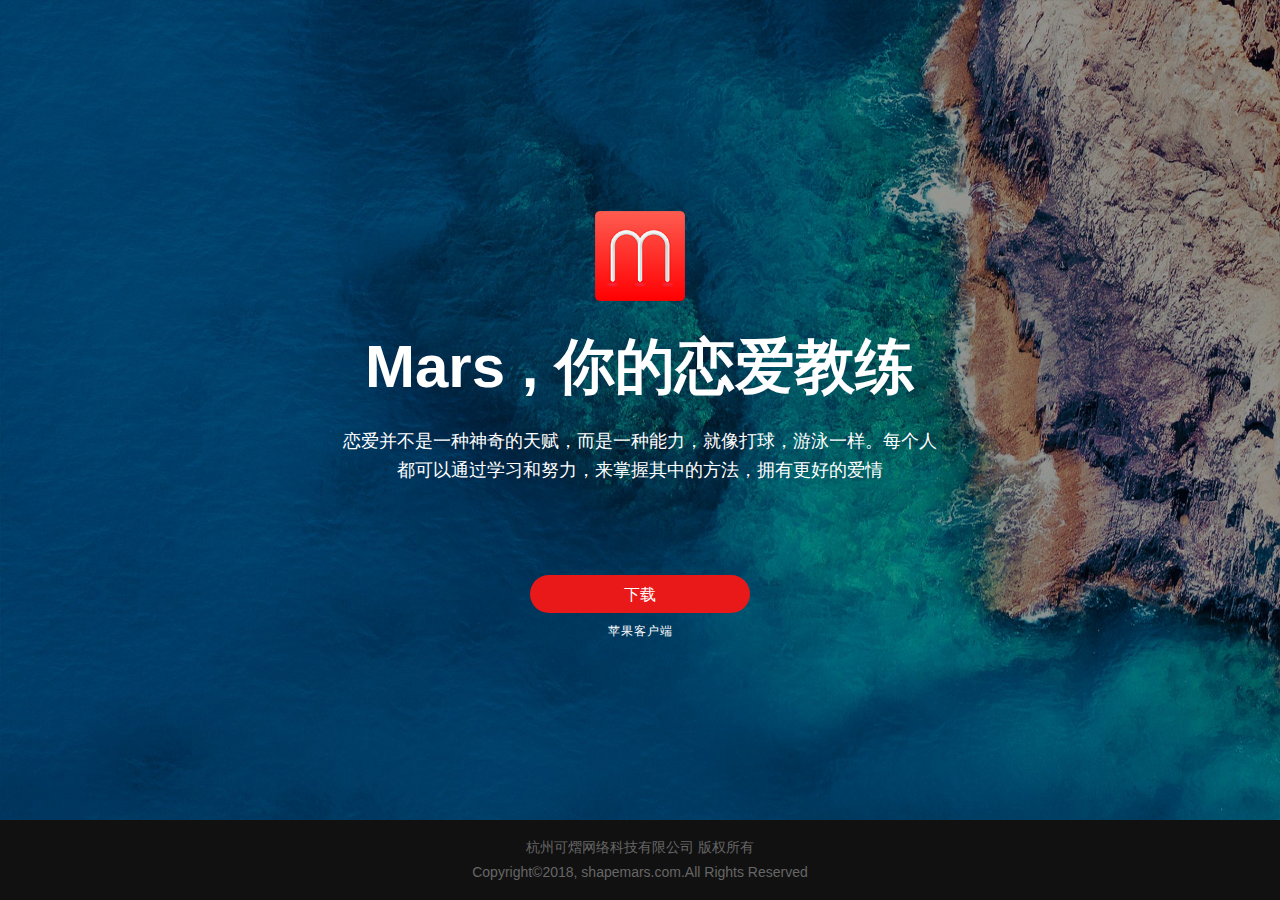
==== index.html @ c5eb390c "'c'" ====
<!DOCTYPE html>
<html lang="en">
<head>
	<meta charset="UTF-8">
	<title>杭州可熠网络科技有限公司</title>
	<meta name="viewport" content="width=device-width, initial-scale=1" /> 
	<link rel="stylesheet" type="text/css" href="css/reset.css">
	<link rel="stylesheet" type="text/css" href="css/style.css">
	<!-- <link rel="stylesheet" type="text/css" href="css/screen.css"> -->
	<script type="text/javascript" src="js/jquery-1.11.1.min.js"></script>
	<script type="text/javascript" src="js/main.js"></script>
</head>
<body>
	<div class="main">
		<div class="wrapper">
			<div class="content">
				<img class="logo" src="img/logo.png" alt="logo" />
				<div class="title">
					<h2>Mars , 你的恋爱教练</h2>
					<p>恋爱并不是一种神奇的天赋，而是一种能力，就像打球，游泳一样。每个人</br>
					都可以通过学习和努力，来掌握其中的方法，拥有更好的爱情</p>
				</div>
				<div class="dowload">
					<button class="hand" id="dowloa_btn">下载</button>
					<p>苹果客户端</p>
				</div>
			</div>
		</div>
		<!--footer-->
		<div class="footer">
			<p class="t_c">杭州可熠网络科技有限公司   版权所有</br>Copyright©2018, shapemars.com.All Rights Reserved</p>
		</div>
	</div>
	<!--弹框-->
	<div class="popupBox none">
		<div class="popupLayer"></div>
		<div class="popup">
			<p>产品将于2018年2月10日上线</br>敬请期待!</p>
			<button class="hand close">我知道了</button>
		</div>
	</div>
</body>
</html>
---- css/style.css ----
.main{
	position: relative;
	width: 100%;
	height: 100%;
	background-color: #ccc;
	background-image: url(../img/bg.png);
	background-repeat: no-repeat;
	background-size: 100% 100%;
	display: flex;
	flex-direction: column;
}
.main .wrapper{
	/*flex: 1;*/
	width: 100%;
	height: 100%;
	display: flex;
	flex-direction: column;
	justify-content: center;
}
.main .wrapper .content{
	text-align: center;
}
.main .wrapper .content .logo{
	display: block;
	width: 90px;
	height: 90px;
	margin: 40px auto 0;
}
.main .wrapper .content .title h2{
	line-height: 1.2;
	font-size: 60px;
	color: #fff;
	margin-top: 30px;
	font-weight: 600;
}
.main .wrapper .content .title p{
	line-height: 1.6;
	font-size: 18px;
	color: #fff;
	margin-top: 24px;
	font-weight: 300;
}
.main .wrapper .content .dowload button{
	width: 220px;
	height: 38px;
	line-height: 39px;
	color: #fff;
	font-size: 16px;
	background-color: #e9191a;
	border: none;
	border-radius: 30px;
	margin-top: 7%;
	outline: none;
	font-weight: 300;
}
.main .wrapper .content .dowload p{
	line-height: 3;
	color: #fff;
	font-size: 12px;
	letter-spacing: 1px;
	font-weight: 300;
}
/*footer*/
.main .footer{
	height: 80px;
	background-color: #111;
}
.main .footer p{
	height: 80px;
	line-height: 25px;
	padding-top: 15px;
	color: #666;
	font-size: 14px;
}
/*弹框*/
.popupBox{
	position: fixed;
	left: 0;
	top: 0;
	right: 0;
	bottom: 0;
}
.popupBox .popupLayer{
	position: absolute;
	left: 0;
	top: 0;
	right: 0;
	bottom: 0;
	background-color: #000;
	opacity: .7;
}
.popupBox .popup{
	position: absolute;
	left: 50%;
	top: 50%;
	width: 400px;
	height: 260px;
	margin-left: -200px;
	margin-top: -130px;
	padding-top: 58px;
	text-align: center;
	background-color: #fff;
	border-radius: 10px;
	z-index: 2;
}
.popupBox .popup img{
	width: 100px;
	height: 100px;
}
.popupBox .popup p{
	line-height: 30px;
	font-size: 22px;
}
.popupBox .popup button{
	width: 220px;
	height: 38px;
	line-height: 39px;
	font-size: 16px;
	margin-top: 40px;
	color: #fff;
	background-color: #e9191a;
	border: none;
	border-radius: 50px;
	outline: none;
	font-weight: 300;
}
---- css/screen.css ----
/*@media screen and (max-width: 480px) {
    .main .content .logo{
		width: 200px!important;
		height: 200px!important;
	}
}*/
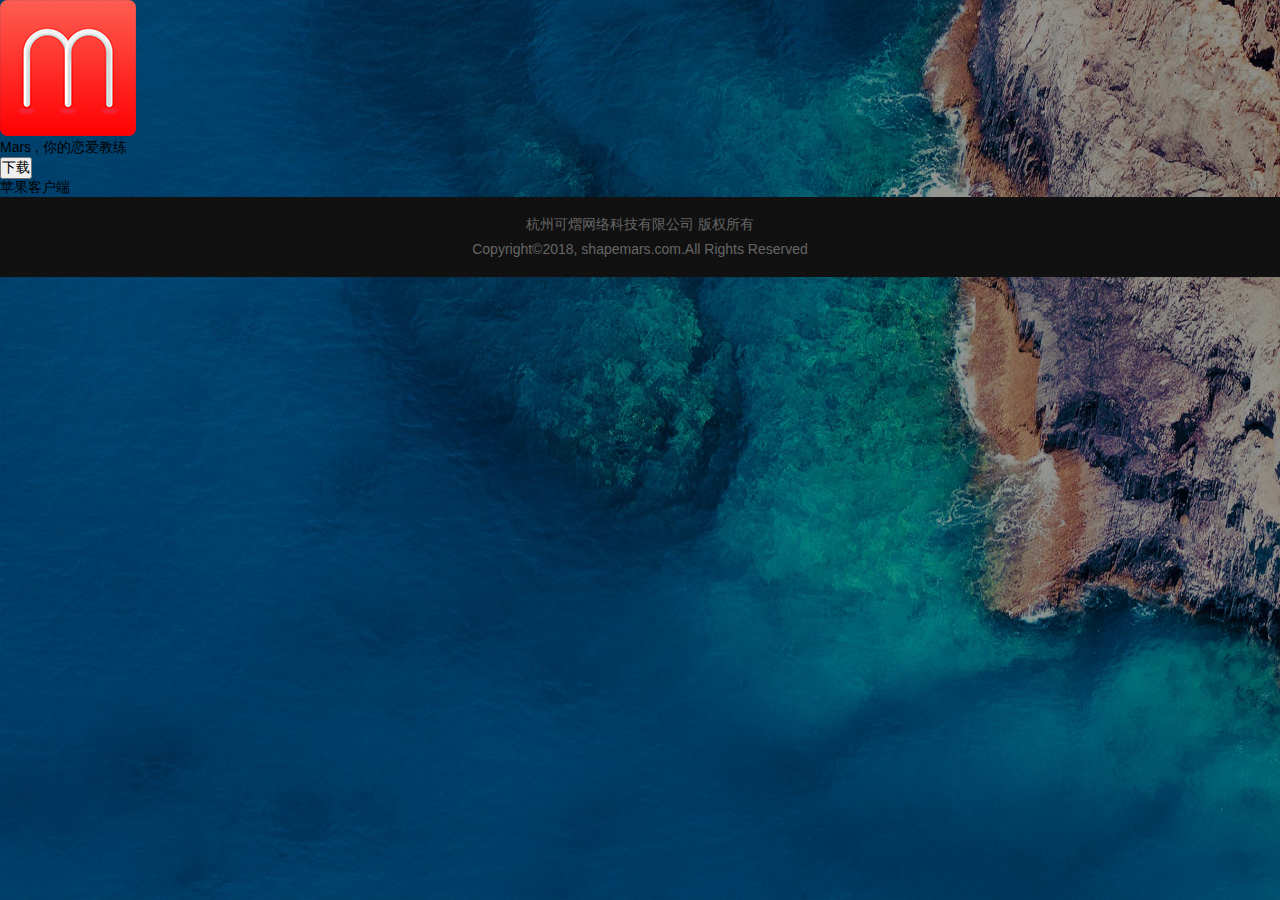
==== commit c5d64050: "'c'" ====
--- a/index.html
+++ b/index.html
@@ -1,43 +1,49 @@
 <!DOCTYPE html>
-<html lang="en">
+<html lang="zh">
 <head>
 	<meta charset="UTF-8">
+	<meta name="viewport" content="width=device-width,initial-scale=1.0, minimum-scale=1.0, maximum-scale=1.0, user-scalable=no"/>
+	<meta http-equiv="X-UA-Compatible" content="ie=edge"/>
 	<title>杭州可熠网络科技有限公司</title>
-	<meta name="viewport" content="width=device-width, initial-scale=1" /> 
+	<link rel="shortcut icon" href="img/favicon.ico" type="image/x-icon">
 	<link rel="stylesheet" type="text/css" href="css/reset.css">
 	<link rel="stylesheet" type="text/css" href="css/style.css">
-	<!-- <link rel="stylesheet" type="text/css" href="css/screen.css"> -->
+	<link rel="stylesheet" type="text/css" href="css/media.css">
 	<script type="text/javascript" src="js/jquery-1.11.1.min.js"></script>
 	<script type="text/javascript" src="js/main.js"></script>
 </head>
 <body>
 	<div class="main">
-		<div class="wrapper">
-			<div class="content">
-				<img class="logo" src="img/logo.png" alt="logo" />
-				<div class="title">
-					<h2>Mars , 你的恋爱教练</h2>
-					<p>恋爱并不是一种神奇的天赋，而是一种能力，就像打球，游泳一样。每个人</br>
-					都可以通过学习和努力，来掌握其中的方法，拥有更好的爱情</p>
-				</div>
-				<div class="dowload">
-					<button class="hand" id="dowloa_btn">下载</button>
+		<!--pages start-->
+		<section class="section section1 whole_screen">
+			<div class="section1_cnt">
+				<img src="img/logo.png" class="logo" alt="logo"/>
+				<h2 class="section1_title">Mars , 你的恋爱教练</h2>
+				<p class="section1_description title_pc none">恋爱并不是一种神奇的天赋，而是一种能力，就像打球，游泳一样。每个人</br>
+				都可以通过学习和努力，来掌握其中的方法，拥有更好的爱情</p>
+				<p class="section1_description title_wap none">恋爱并不是一种神奇的天赋，</br>而是一种能力，就像打球，游泳一样。</br>每个人
+				都可以通过学习和努力，</br>来掌握其中的方法，拥有更好的爱情。</p>
+				<div class="section1_download">
+					<button class="hand" id="download_btn">下载</button>
 					<p>苹果客户端</p>
 				</div>
 			</div>
-		</div>
-		<!--footer-->
+		</section>
+		<!--pages end-->
+		<!--footer start-->
 		<div class="footer">
 			<p class="t_c">杭州可熠网络科技有限公司   版权所有</br>Copyright©2018, shapemars.com.All Rights Reserved</p>
 		</div>
-	</div>
-	<!--弹框-->
-	<div class="popupBox none">
-		<div class="popupLayer"></div>
-		<div class="popup">
-			<p>产品将于2018年2月10日上线</br>敬请期待!</p>
-			<button class="hand close">我知道了</button>
+		<!--footer end-->
+		<!--下载提示弹框 start-->
+		<div class="popup_box none">
+			<div class="popup_layer"></div>
+			<div class="popup">
+				<p>产品将于2018年2月10日上线</br>敬请期待!</p>
+				<button class="hand close">确定</button>
+			</div>
 		</div>
+		<!--下载提示弹框 end-->
 	</div>
 </body>
 </html>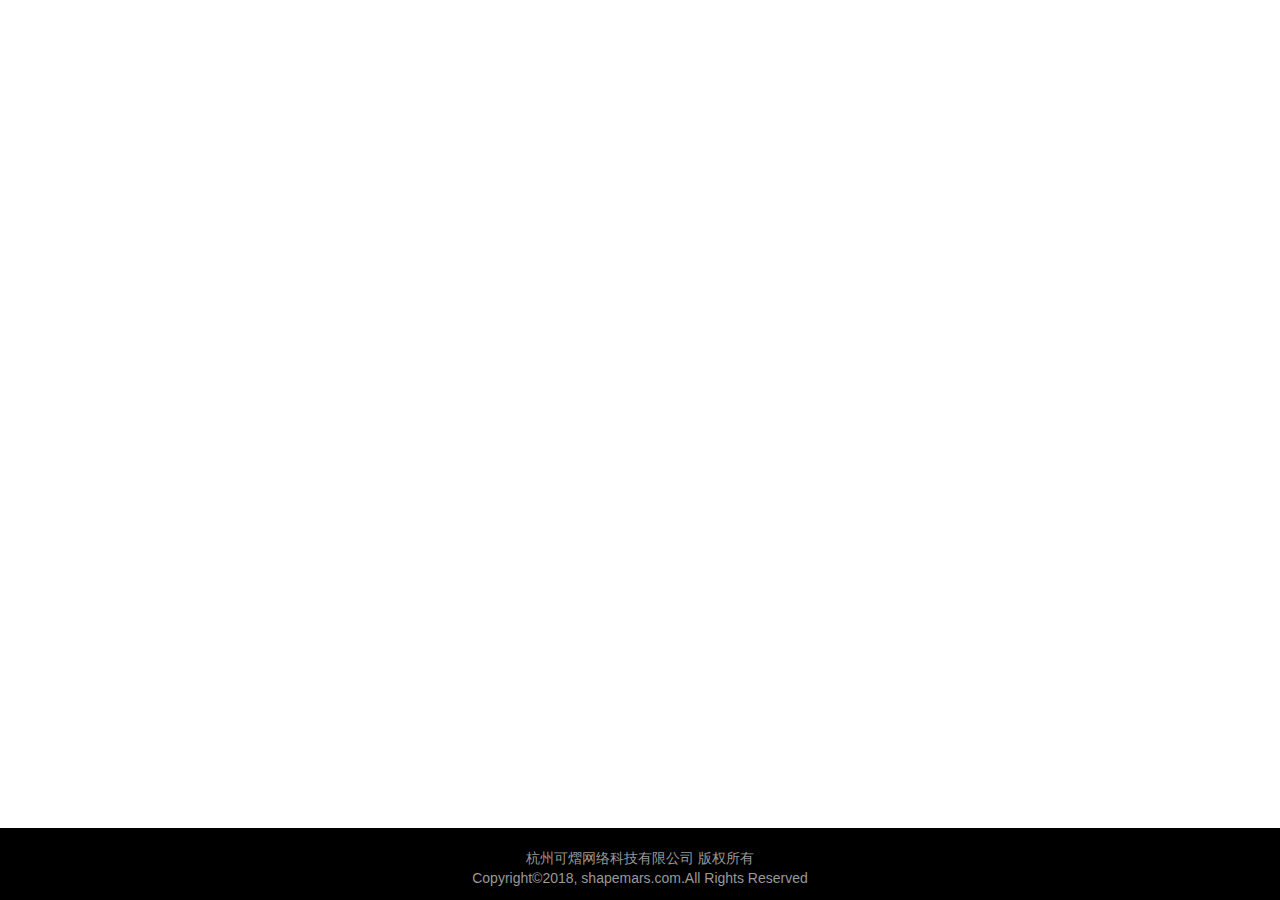
==== commit 8ad4395e: "'1'" ====
--- a/index.html
+++ b/index.html
@@ -4,26 +4,27 @@
 	<meta charset="UTF-8">
 	<meta name="viewport" content="width=device-width,initial-scale=1.0, minimum-scale=1.0, maximum-scale=1.0, user-scalable=no"/>
 	<meta http-equiv="X-UA-Compatible" content="ie=edge"/>
+	<meta name="Keywords" content="恋爱并不是一种神奇的天赋，而是一种能力，就像打球，游泳一样。每个人都可以通过学习和努力，来掌握其中的方法，拥有更好的爱情"/>
+	<meta name="Description" content="恋爱并不是一种神奇的天赋，而是一种能力，就像打球，游泳一样。每个人都可以通过学习和努力，来掌握其中的方法，拥有更好的爱情"/>
 	<title>杭州可熠网络科技有限公司</title>
 	<link rel="shortcut icon" href="img/favicon.ico" type="image/x-icon">
 	<link rel="stylesheet" type="text/css" href="css/reset.css">
-	<link rel="stylesheet" type="text/css" href="css/style.css">
-	<link rel="stylesheet" type="text/css" href="css/media.css">
+	<link rel="stylesheet" type="text/css" href="css/style.css?v=1.0">
+	<link rel="stylesheet" type="text/css" href="css/media.css?v=1.0">
 	<script type="text/javascript" src="js/jquery-1.11.1.min.js"></script>
-	<script type="text/javascript" src="js/main.js"></script>
 </head>
 <body>
 	<div class="main">
 		<!--pages start-->
 		<section class="section section1 whole_screen">
 			<div class="section1_cnt">
-				<img src="img/logo.png" class="logo" alt="logo"/>
-				<h2 class="section1_title">Mars , 你的恋爱教练</h2>
-				<p class="section1_description title_pc none">恋爱并不是一种神奇的天赋，而是一种能力，就像打球，游泳一样。每个人</br>
+				<img src="img/logo.png" class="logo opacity_0" alt="logo"/>
+				<h2 class="section1_title opacity_0">Mars , 你的恋爱教练</h2>
+				<p class="section1_description title_pc none opacity_0">恋爱并不是一种神奇的天赋，而是一种能力，就像打球，游泳一样。每个人</br>
 				都可以通过学习和努力，来掌握其中的方法，拥有更好的爱情</p>
-				<p class="section1_description title_wap none">恋爱并不是一种神奇的天赋，</br>而是一种能力，就像打球，游泳一样。</br>每个人
-				都可以通过学习和努力，</br>来掌握其中的方法，拥有更好的爱情。</p>
-				<div class="section1_download">
+				<p class="section1_description title_wap none opacity_0">恋爱并不是一种神奇的天赋，</br>而是一种能力，就像打球，游泳一样。</br>每个人
+				都可以通过学习和努力，</br>来掌握其中的方法，拥有更好的爱情</p>
+				<div class="section1_download opacity_0">
 					<button class="hand" id="download_btn">下载</button>
 					<p>苹果客户端</p>
 				</div>
@@ -44,6 +45,7 @@
 			</div>
 		</div>
 		<!--下载提示弹框 end-->
+		<script type="text/javascript" src="js/main.js?v=1.0"></script>
 	</div>
 </body>
 </html>--- a/css/style.css
+++ b/css/style.css
@@ -1,86 +1,74 @@
 .main{
+	width: 100%;
+	height: 100%;
+	overflow-x: hidden;
+	overflow-y: auto;
+}
+.section{
 	position: relative;
 	width: 100%;
 	height: 100%;
-	background-color: #ccc;
-	background-image: url(../img/bg.png);
+	min-height: 568px;
+}
+.section1{
+	/*background-image: url(../img/bg.jpg);*/
 	background-repeat: no-repeat;
 	background-size: 100% 100%;
-	display: flex;
-	flex-direction: column;
-}
-.main .wrapper{
-	/*flex: 1;*/
-	width: 100%;
-	height: 100%;
-	display: flex;
-	flex-direction: column;
-	justify-content: center;
-}
-.main .wrapper .content{
+}
+.section1_cnt{
+	position: absolute;
+	left: 0;
+	right: 0;
+	top: 50%;
 	text-align: center;
 }
-.main .wrapper .content .logo{
+.logo{
 	display: block;
 	width: 90px;
 	height: 90px;
-	margin: 40px auto 0;
-}
-.main .wrapper .content .title h2{
+	margin: 0 auto;
+}
+.section1_title{
 	line-height: 1.2;
-	font-size: 60px;
-	color: #fff;
-	margin-top: 30px;
-	font-weight: 600;
-}
-.main .wrapper .content .title p{
+	font-size: 5.4rem;
+	color: #fff;
+	margin-top: 3rem;
+	font-weight: 800;
+}
+.section1_description{
 	line-height: 1.6;
-	font-size: 18px;
-	color: #fff;
-	margin-top: 24px;
-	font-weight: 300;
-}
-.main .wrapper .content .dowload button{
+	margin-top: 2.4rem;
+	color: #fff;
+	font-size: 1.8rem;
+	font-weight: 300;
+}
+.section1_download button{
 	width: 220px;
 	height: 38px;
 	line-height: 39px;
 	color: #fff;
-	font-size: 16px;
+	font-size: 1.8rem;
 	background-color: #e9191a;
 	border: none;
-	border-radius: 30px;
-	margin-top: 7%;
+	border-radius: 19px;
 	outline: none;
 	font-weight: 300;
-}
-.main .wrapper .content .dowload p{
+	margin-top: 10%;
+}
+.section1_download p{
 	line-height: 3;
 	color: #fff;
-	font-size: 12px;
-	letter-spacing: 1px;
-	font-weight: 300;
-}
-/*footer*/
-.main .footer{
-	height: 80px;
-	background-color: #111;
-}
-.main .footer p{
-	height: 80px;
-	line-height: 25px;
-	padding-top: 15px;
-	color: #666;
-	font-size: 14px;
-}
-/*弹框*/
-.popupBox{
+	font-size: 1.2rem;
+	font-weight: 300;
+}
+.popup_box{
 	position: fixed;
 	left: 0;
 	top: 0;
 	right: 0;
 	bottom: 0;
 }
-.popupBox .popupLayer{
+.popup_layer{
 	position: absolute;
 	left: 0;
 	top: 0;
@@ -88,8 +76,9 @@
 	bottom: 0;
 	background-color: #000;
 	opacity: .7;
-}
-.popupBox .popup{
+	z-index: 1;
+}
+.popup{
 	position: absolute;
 	left: 50%;
 	top: 50%;
@@ -103,19 +92,15 @@
 	border-radius: 10px;
 	z-index: 2;
 }
-.popupBox .popup img{
-	width: 100px;
-	height: 100px;
-}
-.popupBox .popup p{
+.popup p{
 	line-height: 30px;
-	font-size: 22px;
-}
-.popupBox .popup button{
+	font-size: 2rem;
+}
+.popup button{
 	width: 220px;
 	height: 38px;
 	line-height: 39px;
-	font-size: 16px;
+	font-size: 1.8rem;
 	margin-top: 40px;
 	color: #fff;
 	background-color: #e9191a;
@@ -123,4 +108,149 @@
 	border-radius: 50px;
 	outline: none;
 	font-weight: 300;
+}
+.section2{
+	
+}
+.section2_title{
+	line-height: 1.2;
+	font-size: 5.4rem;
+	color: #111;
+	padding: 3rem 0rem 0rem 3rem;
+	font-weight: 800;
+}
+.section2_description{
+	line-height: 1.6;
+	margin-top: 2.8rem;
+	padding: 0 3rem;
+	color: #111;
+	font-size: 1.8rem;
+}
+.section2_img{
+	position: absolute;
+	left: 0;
+	top: 0;
+	right: 0;
+	bottom: 0;
+	width: 100%;
+	height: 100%;
+	z-index: -1;
+}
+.section2_img img{
+	display: block;
+	width: 100%;
+	height: 100%;
+}
+.section3{
+	
+}
+.section4{
+	height: 92%;
+	min-height: 92%;
+}
+.section4_title{
+	position: absolute;
+	left: 0;
+	right: 0;
+	top: 50%;
+	margin-top: -37px;
+	color: #fff;
+	font-size: 5.4rem;
+	font-weight: 800;
+	text-align: center;
+}
+.opacity_0{
+	opacity: 0;
+	
+}
+/*文字位置*/
+.anchor2{
+	margin-left: 15%;
+	padding-top: 6%;
+}
+.anchor3{
+	margin-left: 15%;
+}
+.anchor5{
+	margin-left: 40%;
+	padding-top: 6%;
+}
+.anchor6{
+	margin-left: 40%;
+}
+.anchor1{
+	background-image: url(../img/bg4.jpg);
+    background-position: 80% 100%;
+    background-size: cover;
+    background-repeat: no-repeat;
+    overflow: hidden;
+}
+.anchor4{
+	background: url(../img/bg2.jpg);
+    background-position:80% 100%;
+    background-size: cover;
+    background-repeat: no-repeat;
+    overflow: hidden;
+}
+.anchor8{
+    background: url(../img/bg3.jpg);
+    background-position: 50% 80%;
+    background-size: cover;
+    background-repeat: no-repeat;
+    overflow: hidden;
+}
+/*footer*/
+.footer{
+	width: 100%;
+	height: 8%;
+	min-height: 70px;
+	background-color: #000;
+}
+.footer p{
+	height: 100%;
+	line-height: 20px;
+	padding-top: 20px;
+	color: #999;
+	font-size: 1.4rem;
+}
+/*动画1*/
+.animation1{
+	animation: copyInfo 1.0s 0.2s cubic-bezier(0.165, 0.84, 0.44, 1) both;
+}
+/*动画2*/
+.animation2{
+	animation: copyInfo 1.0s 0.4s cubic-bezier(0.165, 0.84, 0.44, 1) both;
+}
+/*动画3*/
+.animation3{
+	animation: copyInfo 1.0s 0.6s cubic-bezier(0.165, 0.84, 0.44, 1) both;
+}
+/*动画3*/
+.animation4{
+	animation: copyInfo 1.0s 0.8s cubic-bezier(0.165, 0.84, 0.44, 1) both;
+}
+/*动画步骤*/
+@-webkit-keyframes copyInfo {
+  from {
+    opacity: 0;
+    -webkit-transform: translateY(45px) translateZ(0);
+    transform: translateY(45px) translateZ(0);
+  }
+  to {
+    opacity: 1;
+    -webkit-transform: translateY(0) translateZ(0);
+    transform: translateY(0) translateZ(0);
+  }
+}
+@keyframes copyInfo {
+  from {
+    opacity: 0;
+    -webkit-transform: translateY(45px) translateZ(0);
+    transform: translateY(45px) translateZ(0);
+  }
+  to {
+    opacity: 1;
+    -webkit-transform: translateY(0) translateZ(0);
+    transform: translateY(0) translateZ(0);
+  }
 }--- a/css/media.css
+++ b/css/media.css
@@ -0,0 +1,265 @@
+
+@media screen and (max-width: 319px){
+    .logo{
+		width: 60px;
+		height: 60px;
+	}
+	.section1_title{
+		font-size: 3rem;
+		margin-top: 10%;
+	}
+	.section1_description{
+		font-size: 1.6rem;
+		margin-top: 2rem;
+	}
+	.section1_download button{
+		font-size: 1.6rem;
+		margin-top: 30%;
+	}
+	.footer{
+		height: 40px;
+	}
+	.footer p{
+		line-height: 15px;
+		font-size: 1.2rem;
+	}
+	.popup{
+		width: 300px;
+		margin-left: -150px;
+	}
+	.anchor2{
+		font-size: 2.4rem;
+		margin-left: 0;
+		padding-top: 2rem;
+	}
+	.anchor3{
+		font-size: 1.6rem;
+		margin-left: 0;
+	}
+	.anchor5{
+		font-size:3rem;
+		margin-left: 0;
+		padding-top: 5rem;
+	}
+	.anchor6{
+		font-size: 1.6rem;
+		margin-left: 0;
+	}
+	.anchor7{
+		font-size: 3rem;
+		margin-top: -56px;		
+	}
+}
+@media screen and (min-width: 320px) and (max-width: 375px){
+    .logo{
+		width: 60px;
+		height: 60px;
+	}
+	.section1_title{
+		font-size: 2.8rem;
+		margin-top: 10%;
+	}
+	.section1_description{
+		font-size: 1.6rem;
+		margin-top: 2rem;
+	}
+	.section1_download button{
+		font-size: 1.6rem;
+		margin-top: 45%;
+	}
+	.footer{
+		height: 40px;
+	}
+	.footer p{
+		line-height: 15px;
+		font-size: 1.2rem;
+	}
+	.popup{
+		width: 310px;
+		margin-left: -155px;
+	}
+	.anchor2{
+		font-size: 2.8rem;
+		margin-left: 0;
+		padding-top: 5rem;
+	}
+	.anchor3{
+		font-size: 1.6rem;
+		margin-left: 0;
+	}
+	.anchor5{
+		font-size: 2.8rem;
+		margin-left: 0;
+		padding-top: 6rem;
+	}
+	.anchor6{
+		font-size: 1.6rem;
+		margin-left: 0;
+	}
+	.anchor7{
+		font-size: 2.8rem;
+		margin-top: -56px;
+	}
+}
+@media screen and (min-width: 376px) and (max-width: 425px){
+    .logo{
+		width: 70px;
+		height: 70px;
+	}
+	.section1_title{
+		font-size: 3.8rem;
+		margin-top: 10%;
+	}
+	.section1_description{
+		font-size: 1.9rem;
+		margin-top: 2rem;
+	}
+	.section1_download button{
+		font-size: 1.8rem;
+		margin-top: 42%;
+	}
+	.footer{
+		height: 50px;
+	}
+	.footer p{
+		line-height: 15px;
+		font-size: 1.2rem;
+	}
+	.popup{
+		width: 340px;
+		margin-left: -170px;
+	}
+	.anchor2{
+		font-size: 3.8rem;
+		margin-left: 0;
+		padding-top: 6rem;
+	}
+	.anchor3{
+		font-size: 1.9rem;
+		margin-left: 0;
+	}
+	.anchor5{
+		font-size: 3.8rem;
+		margin-left: 0;
+		padding-top: 8rem;
+	}
+	.anchor6{
+		font-size: 1.9rem;
+		margin-left: 0;
+	}
+	.anchor7{
+		font-size: 3.8rem;
+		margin-top: -56px;
+	}
+}
+@media screen and (min-width: 426px) and (max-width: 768px){
+    .logo{
+		width: 70px;
+		height: 70px;
+	}
+	.section1_title{
+		font-size: 4rem;
+		margin-top: 10%;
+	}
+	.section1_description{
+		font-size: 2rem;
+		margin-top: 2rem;
+	}
+	.section1_download button{
+		font-size: 1.8rem;
+		margin-top: 35%;
+	}
+	.footer{
+		height: 50px;
+	}
+	.footer p{
+		line-height: 15px;
+		font-size: 1.2rem;
+	}
+	.anchor2{
+		font-size: 4rem;
+		margin-left: 0;
+		padding-top: 8rem;
+	}
+	.anchor3{
+		font-size: 2rem;
+		margin-left: 0;
+	}
+	.anchor5{
+		font-size: 4rem;
+		margin-left: 0;
+		padding-top: 8rem;
+	}
+	.anchor6{
+		font-size: 2rem;
+		margin-left: 0;
+	}
+	.anchor7{
+		font-size: 4rem;
+		margin-top: -56px;
+	}
+}
+@media screen and (min-width: 769px) and (max-width: 1024px){
+    .logo{
+		width: 80px;
+		height: 80px;
+	}
+	.section1_title{
+		font-size: 4.8rem;
+	}
+	.section1_description{
+		margin-top: 2rem;
+	}
+	.section1_download button{
+		font-size: 1.6rem;
+		margin-top: 6%;
+	}
+	.footer{
+		height: 50px;
+	}
+	.footer p{
+		line-height: 15px;
+		font-size: 1.2rem;
+	}
+	.anchor2{
+		font-size: 4.8rem;
+		margin-left: 5%;
+		padding-top: 5rem;
+	}
+	.anchor3{
+		font-size: 2rem;
+		margin-left: 5%;
+	}
+	.anchor5{
+		font-size: 4.8rem;
+		margin-left: 30%;
+		padding-top: 6rem;
+	}
+	.anchor6{
+		font-size: 2rem;
+		margin-left: 30%;
+	}
+	.anchor7{
+		font-size: 4.8rem;
+	}
+}
+@media screen and (max-width: 1024px) {
+	.anchor1{
+		background-image: url(../img/bg4_1.jpg);
+		background-position:60% 88%;
+		background-size: cover;
+		background-repeat: no-repeat;
+		overflow: hidden;
+	}
+	.anchor4{
+		background: url(../img/bg2_1.jpg);
+		background-position:30% 90%;
+		background-size: cover;
+		background-repeat: no-repeat;
+		overflow: hidden;
+	}
+}
+@media screen and (min-width: 1024px) {
+	.anchor6{width: 700px;}
+	.anchor3{width: 700px;}
+}